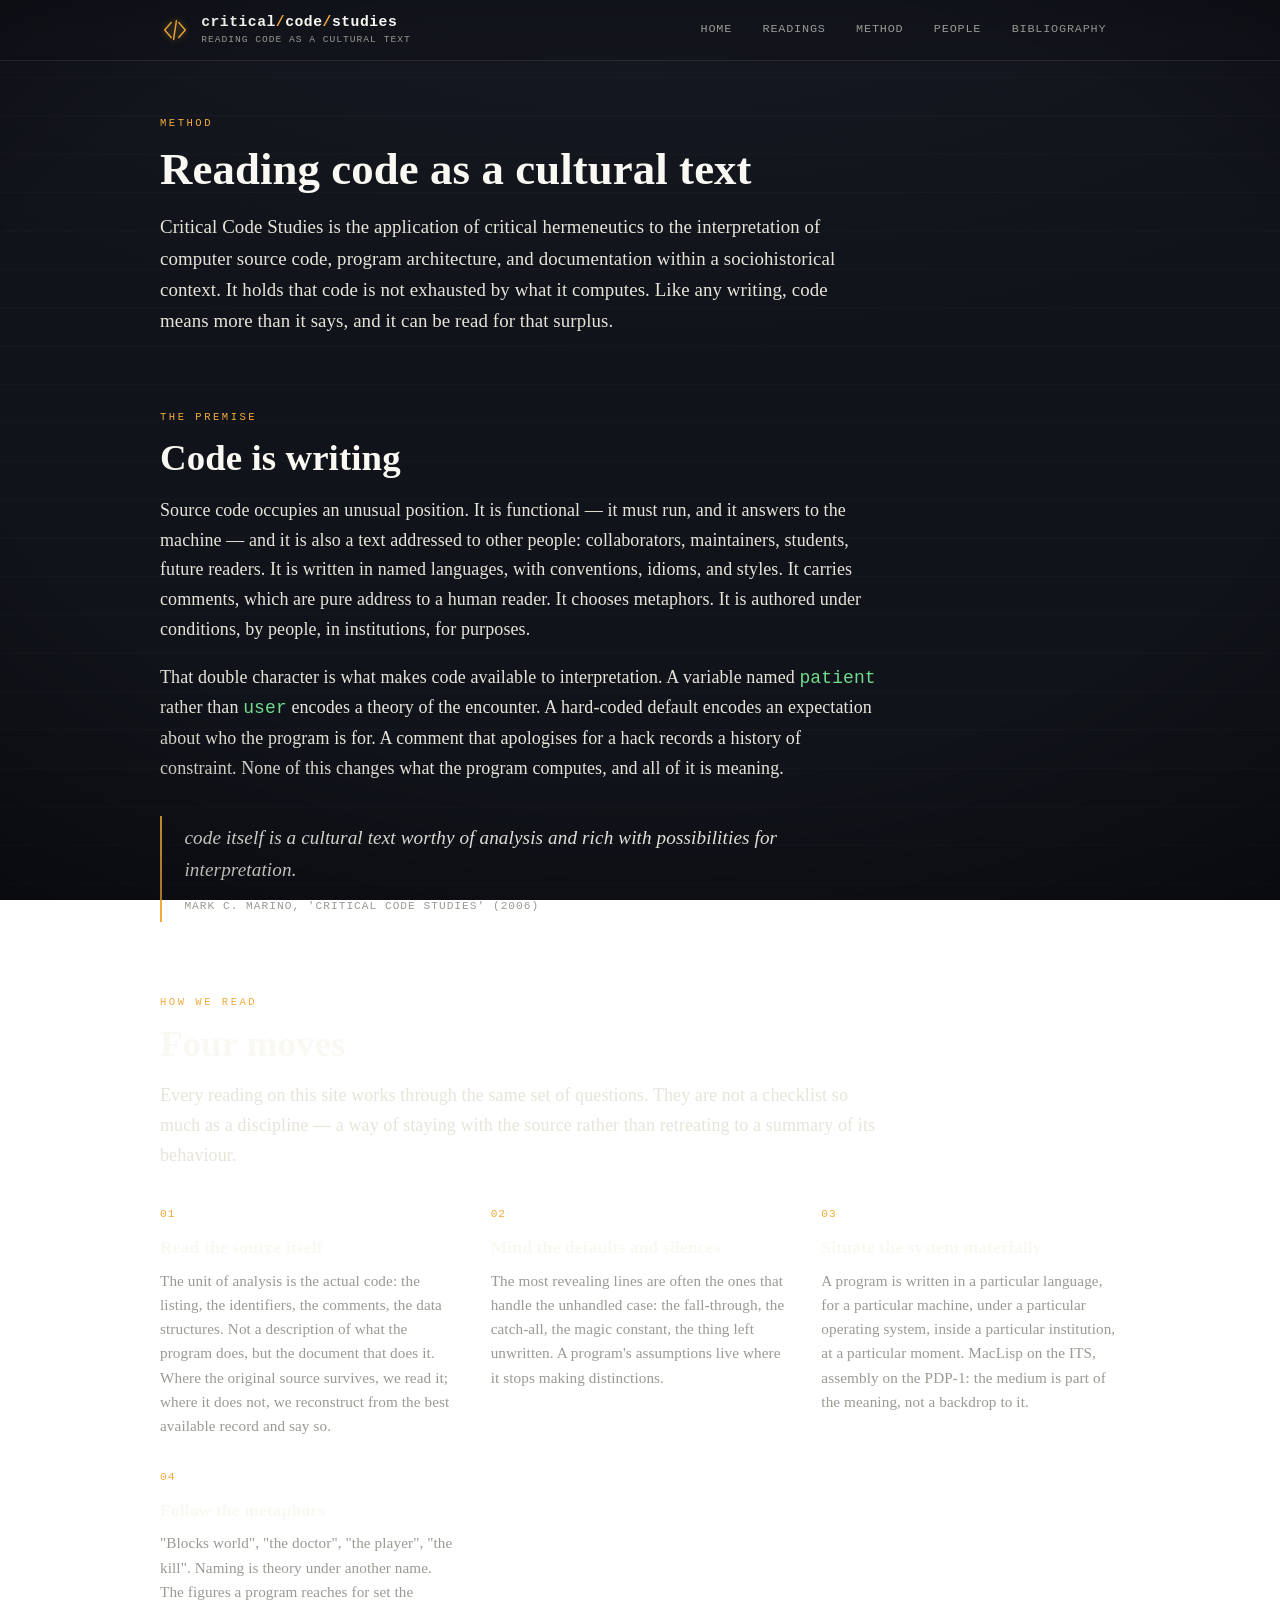
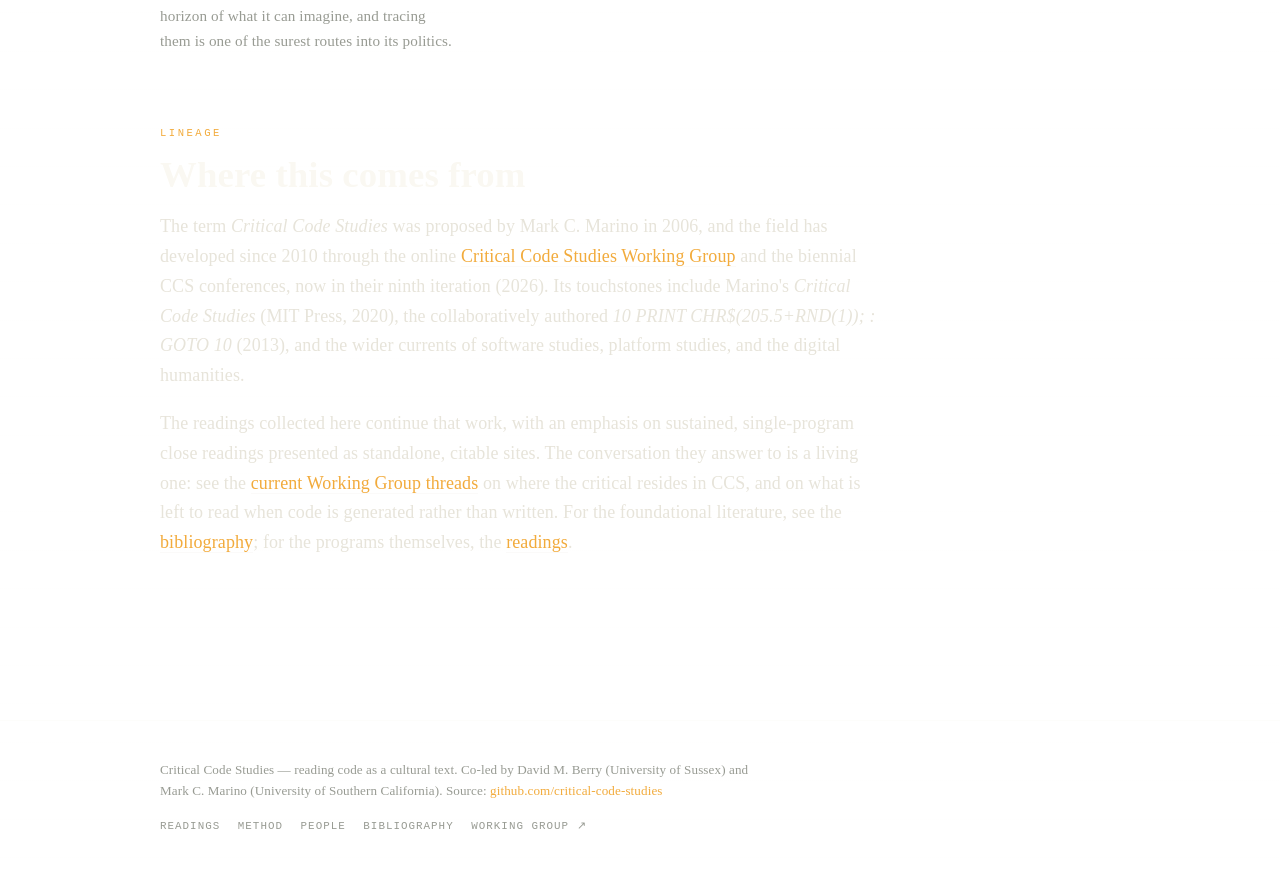
==== about.html @ 5f24001f "Drop SHRDLU bibliography section; use verified Marino 2006 quotes Remove the 'Symbolic AI and the bl" ====
<!DOCTYPE html>
<html lang="en">
<head>
  <meta charset="utf-8">
  <meta name="viewport" content="width=device-width, initial-scale=1">
  <title>Method — Critical Code Studies</title>
  <meta name="description" content="The method behind Critical Code Studies: reading source code as a cultural text, with close attention to language, materiality, defaults, and metaphor.">
  <link rel="icon" type="image/svg+xml" href="assets/favicon.svg">
  <meta name="theme-color" content="#11131a">
  <link rel="stylesheet" href="assets/css/site.css?v=1">
  <script src="assets/nav.js" defer></script>
</head>
<body>

  <header class="site-header">
    <div class="wrap">
      <a class="brand" href="./" aria-label="Critical Code Studies home">
        <svg viewBox="0 0 32 32" aria-hidden="true" class="brand-mark"><g fill="none" stroke="#f2ab3c" stroke-width="1.6" stroke-linejoin="round" stroke-linecap="round"><path d="M12 8 L5 16 L12 24"/><path d="M20 8 L27 16 L20 24"/><path d="M17.5 6 L14.5 26"/></g></svg>
        <span class="brand-block">
          <span class="brand-name">critical<span class="slash">/</span>code<span class="slash">/</span>studies</span>
          <span class="brand-tagline">Reading code as a cultural text</span>
        </span>
      </a>
      <button class="nav-toggle" aria-label="Open menu" aria-expanded="false"><span class="bars" aria-hidden="true">&#9776;</span>&nbsp;Menu</button>
      <nav class="site-nav" id="site-nav">
        <a class="nav-top nav-direct" href="./">Home</a>
        <a class="nav-top nav-direct" href="readings.html">Readings</a>
        <a class="nav-top nav-direct" href="about.html">Method</a>
        <a class="nav-top nav-direct" href="people.html">People</a>
        <a class="nav-top nav-direct" href="bibliography.html">Bibliography</a>
      </nav>
    </div>
  </header>

  <main class="wrap content" style="padding-top: 3.4rem;">

    <section class="section lede">
      <span class="kicker">Method</span>
      <h2 style="font-size: clamp(1.9rem, 5.2vw, 2.8rem);">Reading code as a cultural text</h2>
      <p>Critical Code Studies is the application of critical hermeneutics to the interpretation of computer source code, program architecture, and documentation within a sociohistorical context. It holds that code is not exhausted by what it computes. Like any writing, code means more than it says, and it can be read for that surplus.</p>
    </section>

    <section class="section">
      <span class="kicker">The premise</span>
      <h2>Code is writing</h2>
      <p>Source code occupies an unusual position. It is functional — it must run, and it answers to the machine — and it is also a text addressed to other people: collaborators, maintainers, students, future readers. It is written in named languages, with conventions, idioms, and styles. It carries comments, which are pure address to a human reader. It chooses metaphors. It is authored under conditions, by people, in institutions, for purposes.</p>
      <p>That double character is what makes code available to interpretation. A variable named <code style="font-family:var(--mono);color:var(--green)">patient</code> rather than <code style="font-family:var(--mono);color:var(--green)">user</code> encodes a theory of the encounter. A hard-coded default encodes an expectation about who the program is for. A comment that apologises for a hack records a history of constraint. None of this changes what the program computes, and all of it is meaning.</p>

      <blockquote class="pull">
        code itself is a cultural text worthy of analysis and rich with possibilities for interpretation.
        <cite>Mark C. Marino, 'Critical Code Studies' (2006)</cite>
      </blockquote>
    </section>

    <section class="section">
      <span class="kicker">How we read</span>
      <h2>Four moves</h2>
      <p>Every reading on this site works through the same set of questions. They are not a checklist so much as a discipline — a way of staying with the source rather than retreating to a summary of its behaviour.</p>

      <div class="method">
        <div class="m">
          <span class="n">01</span>
          <h3>Read the source itself</h3>
          <p>The unit of analysis is the actual code: the listing, the identifiers, the comments, the data structures. Not a description of what the program does, but the document that does it. Where the original source survives, we read it; where it does not, we reconstruct from the best available record and say so.</p>
        </div>
        <div class="m">
          <span class="n">02</span>
          <h3>Mind the defaults and silences</h3>
          <p>The most revealing lines are often the ones that handle the unhandled case: the fall-through, the catch-all, the magic constant, the thing left unwritten. A program's assumptions live where it stops making distinctions.</p>
        </div>
        <div class="m">
          <span class="n">03</span>
          <h3>Situate the system materially</h3>
          <p>A program is written in a particular language, for a particular machine, under a particular operating system, inside a particular institution, at a particular moment. MacLisp on the ITS, assembly on the PDP-1: the medium is part of the meaning, not a backdrop to it.</p>
        </div>
        <div class="m">
          <span class="n">04</span>
          <h3>Follow the metaphors</h3>
          <p>"Blocks world", "the doctor", "the player", "the kill". Naming is theory under another name. The figures a program reaches for set the horizon of what it can imagine, and tracing them is one of the surest routes into its politics.</p>
        </div>
      </div>
    </section>

    <section class="section">
      <span class="kicker">Lineage</span>
      <h2>Where this comes from</h2>
      <p>The term <em>Critical Code Studies</em> was proposed by Mark C. Marino in 2006, and the field has developed since 2010 through the online <a href="https://wg.criticalcodestudies.com/" target="_blank" rel="noopener noreferrer">Critical Code Studies Working Group</a> and the biennial CCS conferences, now in their ninth iteration (2026). Its touchstones include Marino's <em>Critical Code Studies</em> (MIT Press, 2020), the collaboratively authored <em>10 PRINT CHR$(205.5+RND(1)); : GOTO 10</em> (2013), and the wider currents of software studies, platform studies, and the digital humanities.</p>
      <p>The readings collected here continue that work, with an emphasis on sustained, single-program close readings presented as standalone, citable sites. The conversation they answer to is a living one: see the <a href="index.html#working-group">current Working Group threads</a> on where the critical resides in CCS, and on what is left to read when code is generated rather than written. For the foundational literature, see the <a href="bibliography.html">bibliography</a>; for the programs themselves, the <a href="readings.html">readings</a>.</p>
    </section>

  </main>

  <footer class="site-footer">
    <div class="wrap">
      <p class="micro">Critical Code Studies — reading code as a cultural text. Co-led by David M. Berry (University of Sussex) and Mark C. Marino (University of Southern California). Source: <a href="https://github.com/critical-code-studies">github.com/critical-code-studies</a></p>
      <nav class="footer-nav">
        <a href="readings.html">Readings</a>
        <a href="about.html">Method</a>
        <a href="people.html">People</a>
        <a href="bibliography.html">Bibliography</a>
        <a href="https://wg.criticalcodestudies.com/" target="_blank" rel="noopener noreferrer">Working Group &#8599;</a>
      </nav>
    </div>
  </footer>

</body>
</html>
---- assets/css/site.css ----
/* ==========================================================================
   Critical Code Studies — umbrella site
   Shares the "workbench charcoal" family language of the reading sites
   (SHRDLU, Spacewar!, ELIZA) but takes amber as its own accent: the colour
   of the critic's pen, the annotation laid over the machine's green voice.
   ========================================================================== */

:root {
  --bg:        #11131a;          /* workbench charcoal */
  --bg-2:      #171a23;
  --panel:     rgba(231, 228, 218, 0.035);
  --panel-2:   rgba(231, 228, 218, 0.055);
  --line:      rgba(231, 228, 218, 0.18);
  --line-soft: rgba(231, 228, 218, 0.10);
  --ink:       #e7e4da;          /* body text, warm white */
  --ink-dim:   #989b93;
  --bright:    #faf8f2;          /* headings */

  /* the readings' machine voices, used as small family signals */
  --green:     #6fdc8c;          /* SHRDLU / symbolic AI */
  --vector:    #5ad1c4;          /* Spacewar! / the vector tube */
  --eliza:     #c79be0;          /* ELIZA / the talking cure */

  /* the umbrella accent: amber, the annotation / marginalia ink */
  --amber:     #f2ab3c;
  --beam:      #f2ab3c;          /* default link / accent */
  --beam-deep: #d98e20;
  --mark:      rgba(242, 171, 60, 0.16);   /* highlight wash */
  --glow:      0 0 6px rgba(242, 171, 60, 0.45), 0 0 14px rgba(242, 171, 60, 0.2);
  --glow-soft: 0 0 5px rgba(250, 248, 242, 0.25);

  --mono: ui-monospace, "SF Mono", "JetBrains Mono", "Cascadia Code", Menlo, Consolas, monospace;
  --serif: "Iowan Old Style", "Palatino Linotype", Palatino, Georgia, serif;
  --wrap: 960px;
}

* { box-sizing: border-box; }
html { scroll-behavior: smooth; }

body {
  margin: 0;
  background:
    linear-gradient(rgba(231,228,218,0.022) 1px, transparent 1px) 0 0 / 100% 2.4rem,
    radial-gradient(ellipse 120% 80% at 50% -10%, var(--bg-2) 0%, var(--bg) 62%) fixed;
  color: var(--ink);
  font-family: var(--serif);
  font-size: 18px;
  line-height: 1.66;
  letter-spacing: 0.1px;
  -webkit-font-smoothing: antialiased;
  text-rendering: optimizeLegibility;
  overflow-x: hidden;
}

body::after {
  content: "";
  position: fixed; inset: 0; pointer-events: none; z-index: 9000;
  background: radial-gradient(ellipse 92% 78% at 50% 42%, transparent 58%, rgba(0,0,0,0.5) 100%);
}

.wrap { width: min(var(--wrap), 92vw); margin: 0 auto; }
section[id], [id]:target { scroll-margin-top: 92px; }

/* ---------- links ---------- */
a { color: var(--beam); text-decoration: none; }
a:hover { color: var(--bright); text-shadow: var(--glow); }
.content a { border-bottom: 1px solid var(--line); }
.content a:hover { border-bottom-color: var(--beam); }

/* ---------- header ---------- */
.site-header {
  position: sticky; top: 0; z-index: 8000;
  backdrop-filter: blur(3px);
  background: linear-gradient(to bottom, rgba(17,19,26,0.94), rgba(17,19,26,0.62));
  border-bottom: 1px solid var(--line-soft);
}
.site-header .wrap {
  display: flex; align-items: center; justify-content: space-between;
  padding: 12px 0; gap: 1rem; position: relative;
}
.brand { display: flex; align-items: center; gap: 0.7rem; border: 0 !important; }
.brand svg { width: 30px; height: 30px; }
.brand .brand-mark { filter: drop-shadow(0 0 3px rgba(242,171,60,0.5)); }
.brand-block { display: flex; flex-direction: column; align-items: flex-start; gap: 0.28rem; line-height: 1.05; }
.brand-name { font-family: var(--mono); font-weight: 700; font-size: 0.92rem; letter-spacing: 0.5px; color: var(--bright); }
.brand-name .slash { color: var(--beam); }
.brand-tagline { font-family: var(--mono); font-size: 0.6rem; letter-spacing: 1px; color: var(--ink-dim); text-transform: uppercase; }

.nav-toggle {
  display: inline-flex; align-items: center; gap: 0.5rem;
  background: none; border: 1px solid var(--line); color: var(--beam);
  font-family: var(--mono); font-size: 0.7rem; letter-spacing: 1.5px; text-transform: uppercase;
  padding: 7px 13px; border-radius: 3px; cursor: pointer;
}
.nav-toggle:hover { border-color: var(--beam); color: var(--bright); text-shadow: var(--glow); }
.nav-toggle .bars { font-size: 0.95rem; line-height: 1; }

/* ---------- nav ---------- */
.site-nav {
  position: absolute; top: calc(100% + 7px); right: 0;
  display: none; flex-direction: column;
  min-width: 240px; max-width: min(320px, 90vw); padding: 0.4rem 0;
  background: rgba(20,23,31,0.985); border: 1px solid var(--line); border-radius: 4px;
  box-shadow: 0 12px 32px rgba(0,0,0,0.6);
  font-family: var(--mono); font-size: 0.74rem; letter-spacing: 0.8px; text-transform: uppercase;
}
.site-nav.open { display: flex; }
.nav-group { position: static; display: flex; flex-direction: column; }
.nav-top {
  background: none; border: 0; cursor: pointer; text-align: left;
  font-family: var(--mono); font-size: 0.74rem; letter-spacing: 0.8px; text-transform: uppercase;
  color: var(--ink-dim); padding: 0.6rem 1.2rem; text-decoration: none;
  display: flex; align-items: center; justify-content: space-between; gap: 0.4rem; width: 100%;
}
.nav-top:hover, .nav-top:focus-visible { color: var(--beam); text-shadow: var(--glow); background: rgba(242,171,60,0.08); outline: none; }
.nav-direct { border-top: 1px solid var(--line-soft); }
.nav-top .caret { font-size: 0.7em; opacity: 0.7; transition: transform 0.15s ease; }
.nav-top[aria-expanded="true"] .caret { transform: rotate(180deg); }
.nav-menu { display: none; flex-direction: column; background: rgba(242,171,60,0.045); }
.nav-menu.open { display: flex; }
.nav-menu a { color: var(--ink-dim); border: 0; padding: 0.5rem 1.2rem 0.5rem 2rem; text-decoration: none; }
.nav-menu a:hover { color: var(--beam); text-shadow: var(--glow); background: rgba(242,171,60,0.08); }

@media (min-width: 880px) {
  .nav-toggle { display: none; }
  .site-nav {
    position: static; display: flex; flex-direction: row; align-items: center;
    min-width: 0; max-width: none; padding: 0; background: none; border: 0; box-shadow: none;
    gap: 0.2rem;
  }
  .nav-group { position: relative; }
  .nav-top { padding: 0.5rem 0.85rem; width: auto; white-space: nowrap; }
  .nav-direct { border-top: 0; }
  .nav-menu {
    position: absolute; top: calc(100% + 6px); right: 0; min-width: 210px;
    background: rgba(20,23,31,0.99); border: 1px solid var(--line); border-radius: 4px;
    box-shadow: 0 12px 30px rgba(0,0,0,0.6); padding: 0.3rem 0;
  }
  .nav-menu a { padding: 0.5rem 1.1rem; }
}

/* ---------- hero ---------- */
.hero { position: relative; background: #0a0c11; overflow: hidden; border-bottom: 1px solid var(--line-soft); }
.hero-code {
  position: absolute; inset: 0; z-index: 0; overflow: hidden; pointer-events: none;
  -webkit-mask-image: linear-gradient(115deg, #000 0, #000 42%, transparent 78%);
          mask-image: linear-gradient(115deg, #000 0, #000 42%, transparent 78%);
}
.hero-code-inner {
  margin: 0; padding: 1.4rem 2rem; font-family: var(--mono);
  font-size: 15px; line-height: 1.7; color: rgba(242,171,60,0.055); white-space: pre;
  animation: code-scroll 900s linear infinite;
}
@keyframes code-scroll { from { transform: translateY(0); } to { transform: translateY(-50%); } }
@media (prefers-reduced-motion: reduce) { .hero-code-inner { animation: none; } }

.hero-inner { position: relative; z-index: 2; padding: clamp(3.5rem, 11vh, 7rem) 0 clamp(3rem, 9vh, 6rem); }
.hero .kicker {
  display: inline-block; font-family: var(--mono); font-size: 0.66rem; letter-spacing: 3px;
  text-transform: uppercase; color: var(--beam); margin-bottom: 1.1rem;
}
.hero h1 {
  margin: 0; font-family: var(--mono); font-weight: 700;
  font-size: clamp(2.1rem, 6.2vw, 4rem); line-height: 1.04; letter-spacing: -0.5px; color: var(--bright);
}
.hero h1 .slash { color: var(--beam); text-shadow: var(--glow); }
.hero .tagline {
  margin: 1.3rem 0 0; max-width: 30em; font-size: clamp(1.05rem, 2.4vw, 1.3rem);
  color: var(--ink); line-height: 1.55;
}
.hero .tagline em { color: var(--bright); font-style: italic; }
.hero-actions { display: flex; flex-wrap: wrap; gap: 0.8rem; margin-top: 2rem; }

.btn {
  display: inline-flex; align-items: center; gap: 0.5rem;
  font-family: var(--mono); font-size: 0.74rem; letter-spacing: 1.5px; text-transform: uppercase;
  padding: 0.8rem 1.3rem; border-radius: 4px; border: 1px solid var(--line);
  color: var(--ink); background: var(--panel); cursor: pointer; transition: all 0.18s ease;
}
.btn:hover { border-color: var(--beam); color: var(--bright); text-shadow: var(--glow); background: rgba(242,171,60,0.07); }
.btn-primary { border-color: var(--beam); color: var(--bright); }
.btn-primary:hover { background: rgba(242,171,60,0.13); box-shadow: var(--glow); }

/* ---------- annotated-code motif ---------- */
.codecard {
  position: relative; margin-top: 2.6rem; max-width: 640px;
  font-family: var(--mono); font-size: 0.82rem; line-height: 1.9;
  background: rgba(5,6,10,0.7); border: 1px solid var(--line);
  border-radius: 6px; padding: 1.1rem 1.3rem;
  box-shadow: inset 0 0 30px rgba(0,0,0,0.55), 0 8px 26px rgba(0,0,0,0.4);
}
.codecard .cc-bar { display: flex; gap: 0.4rem; margin-bottom: 0.9rem; }
.codecard .cc-bar i { width: 9px; height: 9px; border-radius: 50%; background: var(--line); display: inline-block; }
.codecard pre { margin: 0; white-space: pre-wrap; color: var(--ink-dim); }
.codecard .mark { background: var(--mark); color: var(--bright); border-bottom: 1px solid var(--beam); padding: 0 2px; }
.codecard .note {
  display: block; margin: 0.15rem 0 0.6rem 0; padding-left: 1.3rem;
  font-family: var(--serif); font-style: italic; font-size: 0.92rem; line-height: 1.5;
  color: var(--amber); position: relative;
}
.codecard .note::before { content: "→"; position: absolute; left: 0; color: var(--beam); font-style: normal; }

/* ---------- sections ---------- */
main { padding: clamp(3rem, 8vh, 5rem) 0; }
.section { margin-bottom: clamp(3rem, 8vh, 5rem); }
.section:last-child { margin-bottom: 0; }
.kicker { display: block; font-family: var(--mono); font-size: 0.66rem; letter-spacing: 2.5px; text-transform: uppercase; color: var(--beam); margin-bottom: 0.7rem; }
h2 { font-family: var(--serif); font-weight: 600; font-size: clamp(1.6rem, 4vw, 2.3rem); line-height: 1.15; color: var(--bright); margin: 0 0 1rem; }
h3 { font-family: var(--serif); font-size: 1.25rem; color: var(--bright); margin: 0 0 0.5rem; }
.content p { margin: 0 0 1.1rem; max-width: 40em; }
.lede p { font-size: 1.18rem; color: var(--ink); max-width: 38em; }
.muted { color: var(--ink-dim); }
.divider { border: 0; border-top: 1px solid var(--line-soft); margin: clamp(2.5rem,6vh,4rem) 0; }

/* ---------- readings grid ---------- */
.readings { display: grid; grid-template-columns: repeat(auto-fit, minmax(260px, 1fr)); gap: 1.2rem; margin-top: 1.8rem; }
.reading {
  position: relative; display: flex; flex-direction: column; gap: 0.7rem;
  padding: 1.5rem 1.4rem 1.4rem; border: 1px solid var(--line); border-radius: 8px;
  background: var(--panel); text-decoration: none; color: var(--ink);
  transition: border-color 0.2s ease, transform 0.2s ease, background 0.2s ease; overflow: hidden;
}
.reading::before {
  content: ""; position: absolute; left: 0; top: 0; bottom: 0; width: 3px; background: var(--accent, var(--beam));
  opacity: 0.85;
}
.reading:hover { border-color: var(--accent, var(--beam)); transform: translateY(-3px); background: var(--panel-2); }
.reading .r-year { font-family: var(--mono); font-size: 0.62rem; letter-spacing: 2px; color: var(--ink-dim); text-transform: uppercase; }
.reading .r-title { font-family: var(--mono); font-weight: 700; font-size: 1.3rem; letter-spacing: 0.5px; color: var(--accent, var(--bright)); }
.reading .r-desc { font-size: 0.95rem; color: var(--ink-dim); line-height: 1.55; margin: 0; flex: 1; }
.reading .r-status {
  font-family: var(--mono); font-size: 0.6rem; letter-spacing: 1.5px; text-transform: uppercase;
  color: var(--ink-dim); display: inline-flex; align-items: center; gap: 0.45rem;
}
.reading .r-status .dot { width: 7px; height: 7px; border-radius: 50%; background: var(--ink-dim); }
.reading.live .r-status { color: var(--accent); }
.reading.live .r-status .dot { background: var(--accent); box-shadow: 0 0 7px var(--accent); }

.reading[aria-disabled="true"] { cursor: default; }
.reading[aria-disabled="true"]:hover { transform: none; }

/* ---------- method list ---------- */
.method { display: grid; grid-template-columns: repeat(auto-fit, minmax(220px, 1fr)); gap: 1.3rem 2rem; margin-top: 1.6rem; }
.method .m { margin: 0; }
.method .m .n { font-family: var(--mono); font-size: 0.7rem; letter-spacing: 1px; color: var(--beam); }
.method .m h3 { font-size: 1.1rem; margin: 0.4rem 0 0.4rem; }
.method .m p { font-size: 0.95rem; color: var(--ink-dim); margin: 0; line-height: 1.6; }

/* ---------- pull quote ---------- */
.pull {
  border-left: 2px solid var(--beam); padding: 0.4rem 0 0.4rem 1.4rem; margin: 2rem 0;
  font-family: var(--serif); font-style: italic; font-size: 1.2rem; color: var(--bright); max-width: 34em;
}
.pull cite { display: block; margin-top: 0.7rem; font-style: normal; font-family: var(--mono); font-size: 0.7rem; letter-spacing: 1px; color: var(--ink-dim); text-transform: uppercase; }

/* ---------- team ---------- */
.team { display: flex; flex-direction: column; gap: 1.5rem; margin-top: 1.8rem; }
.member { display: flex; align-items: center; gap: 1.3rem; margin: 0; }
.member .portrait {
  position: relative; width: 84px; height: 84px; flex: 0 0 auto; margin: 0;
  border-radius: 50%; overflow: hidden; border: 1px solid var(--line);
  background: var(--panel); box-shadow: inset 0 0 18px rgba(0,0,0,0.45);
  transition: border-color .2s ease, box-shadow .2s ease;
}
.member:hover .portrait { border-color: var(--beam); box-shadow: var(--glow); }
.member .portrait img { position: absolute; inset: 0; width: 100%; height: 100%; object-fit: cover; filter: grayscale(0.3) contrast(1.03); }
.member .portrait .initials { position: absolute; inset: 0; display: flex; align-items: center; justify-content: center; font-family: var(--mono); font-size: 1.3rem; letter-spacing: 1px; color: var(--ink-dim); }
.member .body { min-width: 0; }
.member h3 { margin: 0 0 0.35rem; font-size: 1.1rem; }
.member .meta { font-size: 0.86rem; color: var(--ink-dim); margin: 0; line-height: 1.6; }
.member .meta .role { font-family: var(--mono); font-size: 0.6rem; letter-spacing: 1.5px; text-transform: uppercase; color: var(--beam); }
.member .meta .sep { color: var(--line); margin: 0 0.55rem; }

/* ---------- working-group threads ---------- */
.wg { margin-top: 1.6rem; padding: 1.6rem 1.6rem 1.4rem; border: 1px solid var(--line); border-radius: 10px; background: var(--panel); }
.wg-head { display: flex; align-items: baseline; gap: 0.7rem 1rem; flex-wrap: wrap; margin-bottom: 0.3rem; }
.wg-head .live-tag { font-family: var(--mono); font-size: 0.58rem; letter-spacing: 1.5px; text-transform: uppercase; color: var(--beam); border: 1px solid var(--beam); border-radius: 3px; padding: 0.15rem 0.45rem; display: inline-flex; align-items: center; gap: 0.4rem; }
.wg-head .live-tag .dot { width: 6px; height: 6px; border-radius: 50%; background: var(--beam); box-shadow: 0 0 7px var(--beam); animation: wg-pulse 2.2s ease-in-out infinite; }
@keyframes wg-pulse { 0%,100% { opacity: 1; } 50% { opacity: 0.35; } }
@media (prefers-reduced-motion: reduce) { .wg-head .live-tag .dot { animation: none; } }
.threads { list-style: none; padding: 0; margin: 1.2rem 0 0; }
.threads li { border-top: 1px solid var(--line-soft); }
.threads li:first-child { border-top: 0; }
.threads a { display: block; padding: 0.85rem 0; border: 0; }
.threads a:hover { text-shadow: none; }
.threads a:hover .t-title { color: var(--bright); text-shadow: var(--glow); }
.threads .t-title { display: block; font-family: var(--serif); font-size: 1.06rem; color: var(--ink); line-height: 1.4; }
.threads .t-meta { display: block; margin-top: 0.2rem; font-family: var(--mono); font-size: 0.64rem; letter-spacing: 1px; text-transform: uppercase; color: var(--ink-dim); }
.threads .t-meta .who { color: var(--beam); }

/* ---------- bibliography ---------- */
.bib { list-style: none; padding: 0; margin: 1.6rem 0 0; }
.bib li { padding: 0.85rem 0; border-top: 1px solid var(--line-soft); font-size: 0.98rem; line-height: 1.55; }
.bib li:first-child { border-top: 0; }
.bib .b-meta { font-family: var(--mono); font-size: 0.65rem; letter-spacing: 1px; text-transform: uppercase; color: var(--ink-dim); display: block; margin-top: 0.25rem; }

/* ---------- footer ---------- */
.site-footer { border-top: 1px solid var(--line-soft); margin-top: clamp(3rem,8vh,5rem); padding: 2.4rem 0; }
.site-footer .wrap { display: flex; flex-wrap: wrap; gap: 1rem 2rem; align-items: baseline; justify-content: space-between; }
.site-footer .micro { font-size: 0.82rem; color: var(--ink-dim); margin: 0; max-width: 46em; line-height: 1.6; }
.site-footer a { color: var(--beam); }
.footer-nav { font-family: var(--mono); font-size: 0.68rem; letter-spacing: 1px; text-transform: uppercase; display: flex; gap: 1.1rem; flex-wrap: wrap; }
.footer-nav a { color: var(--ink-dim); }
.footer-nav a:hover { color: var(--beam); }

/* ---------- misc ---------- */
.kicker-tag { font-family: var(--mono); font-size: 0.6rem; letter-spacing: 1.5px; text-transform: uppercase; color: var(--ink-dim); border: 1px solid var(--line); border-radius: 3px; padding: 0.2rem 0.5rem; }
.lede .kicker { color: var(--beam); }
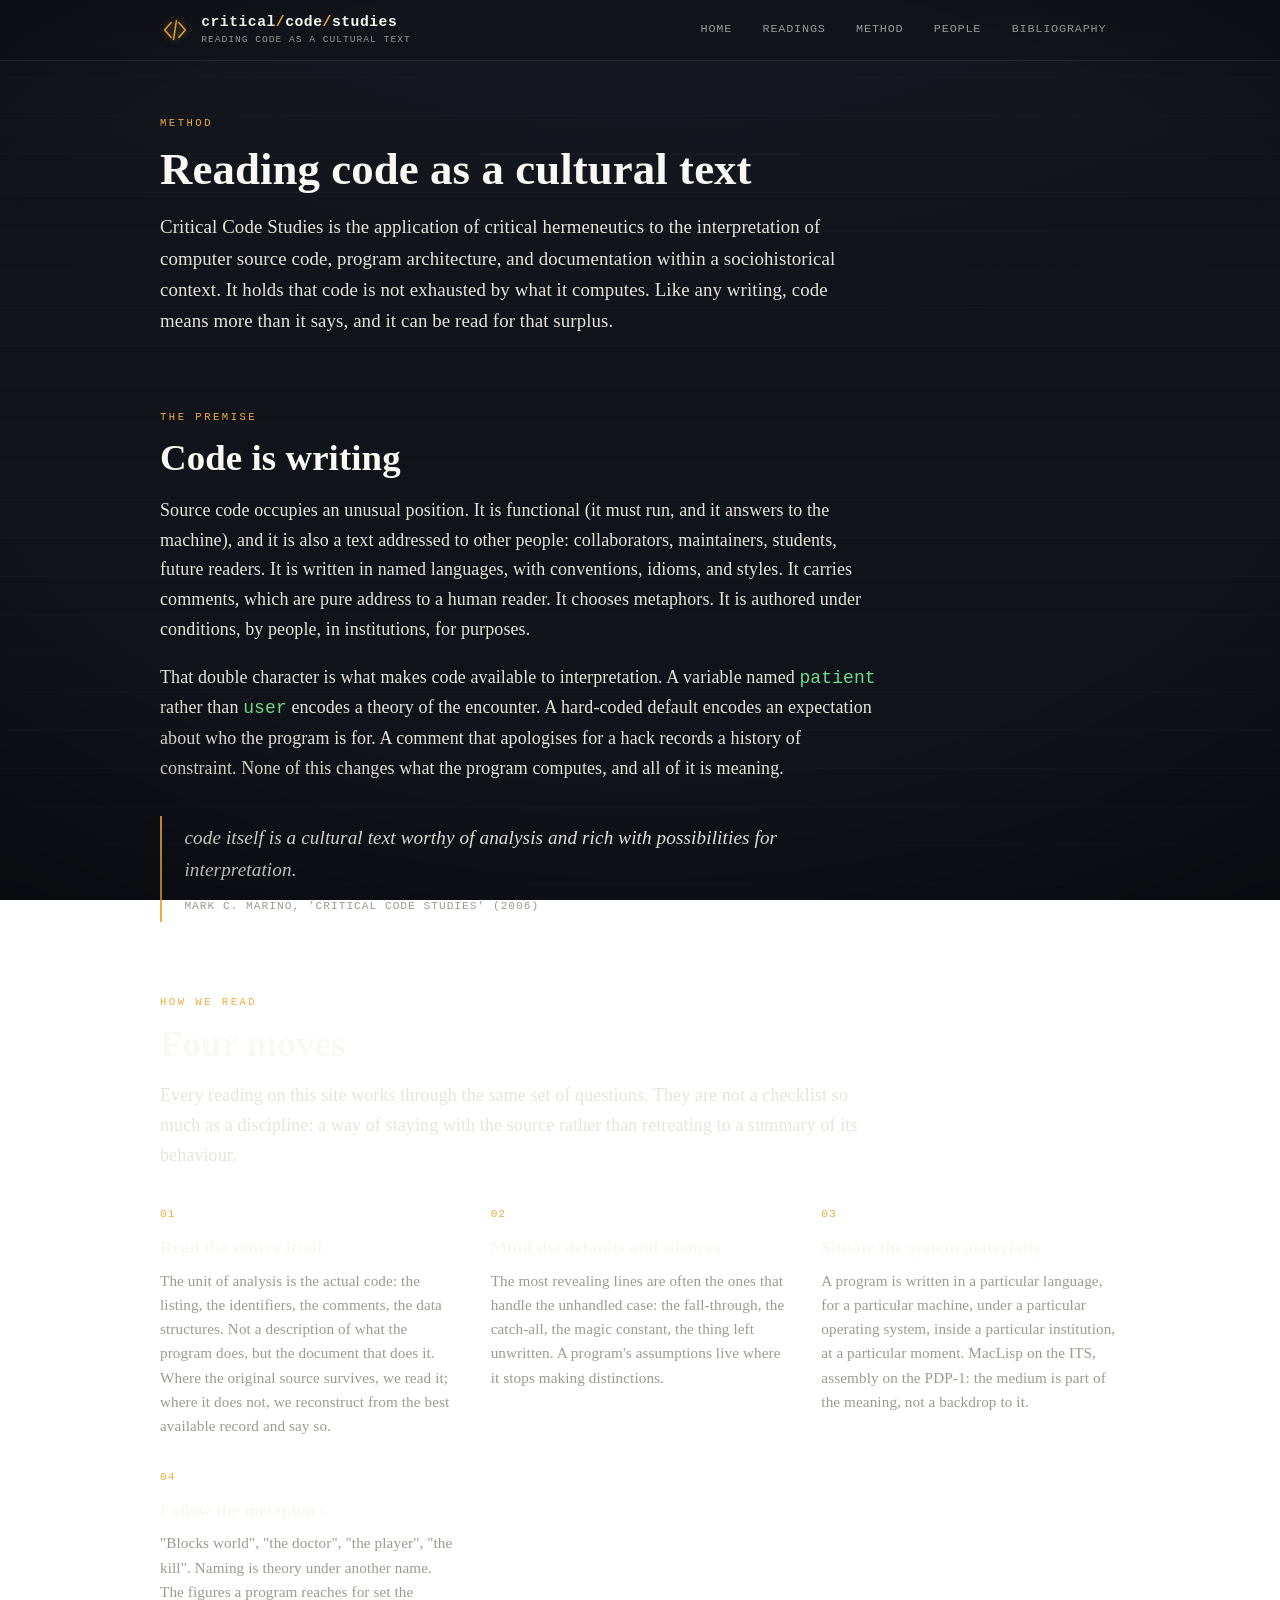
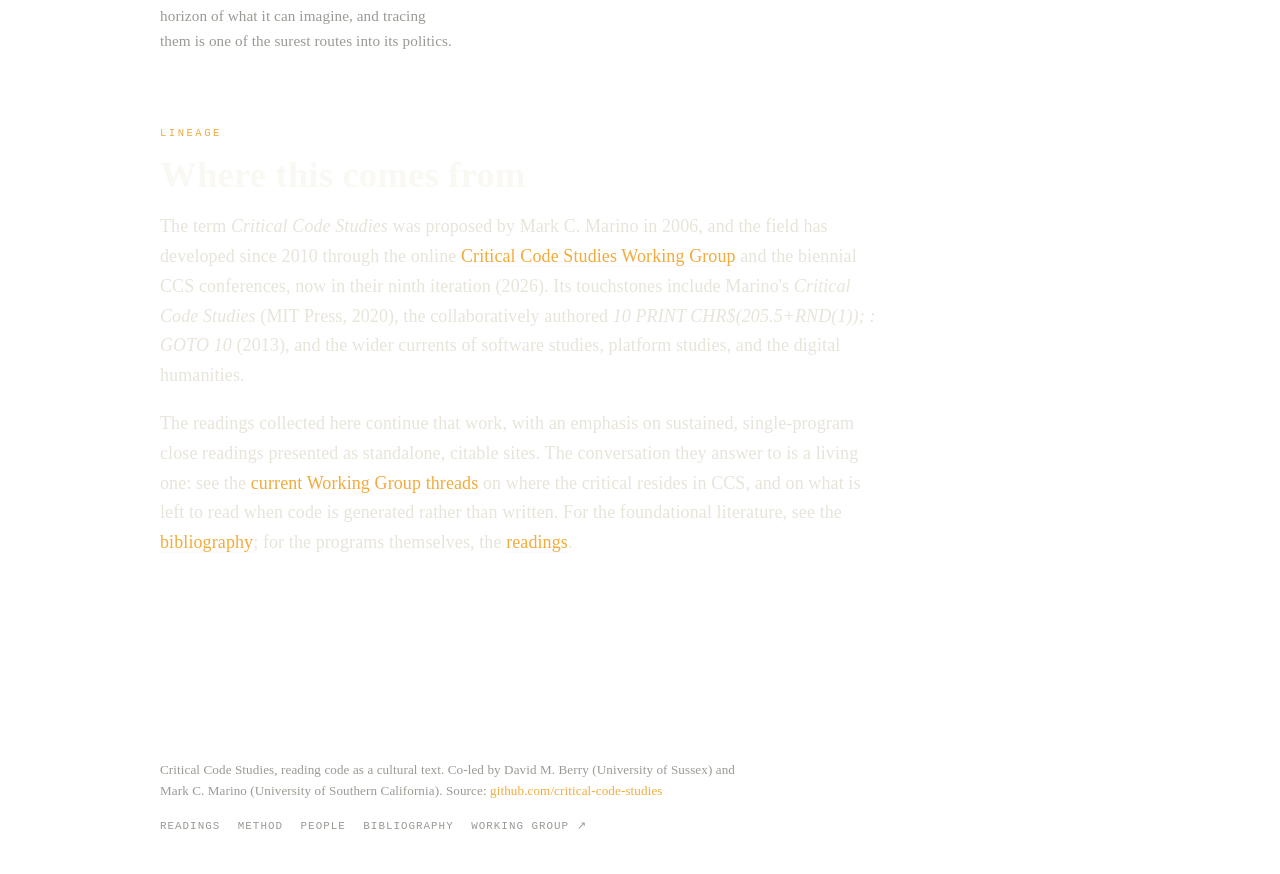
==== commit 2966cb2e: "Writing check: remove em dashes (house rule 1) Replace all em dashes in site copy with commas, colon" ====
--- a/about.html
+++ b/about.html
@@ -3,7 +3,7 @@
 <head>
   <meta charset="utf-8">
   <meta name="viewport" content="width=device-width, initial-scale=1">
-  <title>Method — Critical Code Studies</title>
+  <title>Method · Critical Code Studies</title>
   <meta name="description" content="The method behind Critical Code Studies: reading source code as a cultural text, with close attention to language, materiality, defaults, and metaphor.">
   <link rel="icon" type="image/svg+xml" href="assets/favicon.svg">
   <meta name="theme-color" content="#11131a">
@@ -43,7 +43,7 @@
     <section class="section">
       <span class="kicker">The premise</span>
       <h2>Code is writing</h2>
-      <p>Source code occupies an unusual position. It is functional — it must run, and it answers to the machine — and it is also a text addressed to other people: collaborators, maintainers, students, future readers. It is written in named languages, with conventions, idioms, and styles. It carries comments, which are pure address to a human reader. It chooses metaphors. It is authored under conditions, by people, in institutions, for purposes.</p>
+      <p>Source code occupies an unusual position. It is functional (it must run, and it answers to the machine), and it is also a text addressed to other people: collaborators, maintainers, students, future readers. It is written in named languages, with conventions, idioms, and styles. It carries comments, which are pure address to a human reader. It chooses metaphors. It is authored under conditions, by people, in institutions, for purposes.</p>
       <p>That double character is what makes code available to interpretation. A variable named <code style="font-family:var(--mono);color:var(--green)">patient</code> rather than <code style="font-family:var(--mono);color:var(--green)">user</code> encodes a theory of the encounter. A hard-coded default encodes an expectation about who the program is for. A comment that apologises for a hack records a history of constraint. None of this changes what the program computes, and all of it is meaning.</p>
 
       <blockquote class="pull">
@@ -55,7 +55,7 @@
     <section class="section">
       <span class="kicker">How we read</span>
       <h2>Four moves</h2>
-      <p>Every reading on this site works through the same set of questions. They are not a checklist so much as a discipline — a way of staying with the source rather than retreating to a summary of its behaviour.</p>
+      <p>Every reading on this site works through the same set of questions. They are not a checklist so much as a discipline: a way of staying with the source rather than retreating to a summary of its behaviour.</p>
 
       <div class="method">
         <div class="m">
@@ -92,7 +92,7 @@
 
   <footer class="site-footer">
     <div class="wrap">
-      <p class="micro">Critical Code Studies — reading code as a cultural text. Co-led by David M. Berry (University of Sussex) and Mark C. Marino (University of Southern California). Source: <a href="https://github.com/critical-code-studies">github.com/critical-code-studies</a></p>
+      <p class="micro">Critical Code Studies, reading code as a cultural text. Co-led by David M. Berry (University of Sussex) and Mark C. Marino (University of Southern California). Source: <a href="https://github.com/critical-code-studies">github.com/critical-code-studies</a></p>
       <nav class="footer-nav">
         <a href="readings.html">Readings</a>
         <a href="about.html">Method</a>
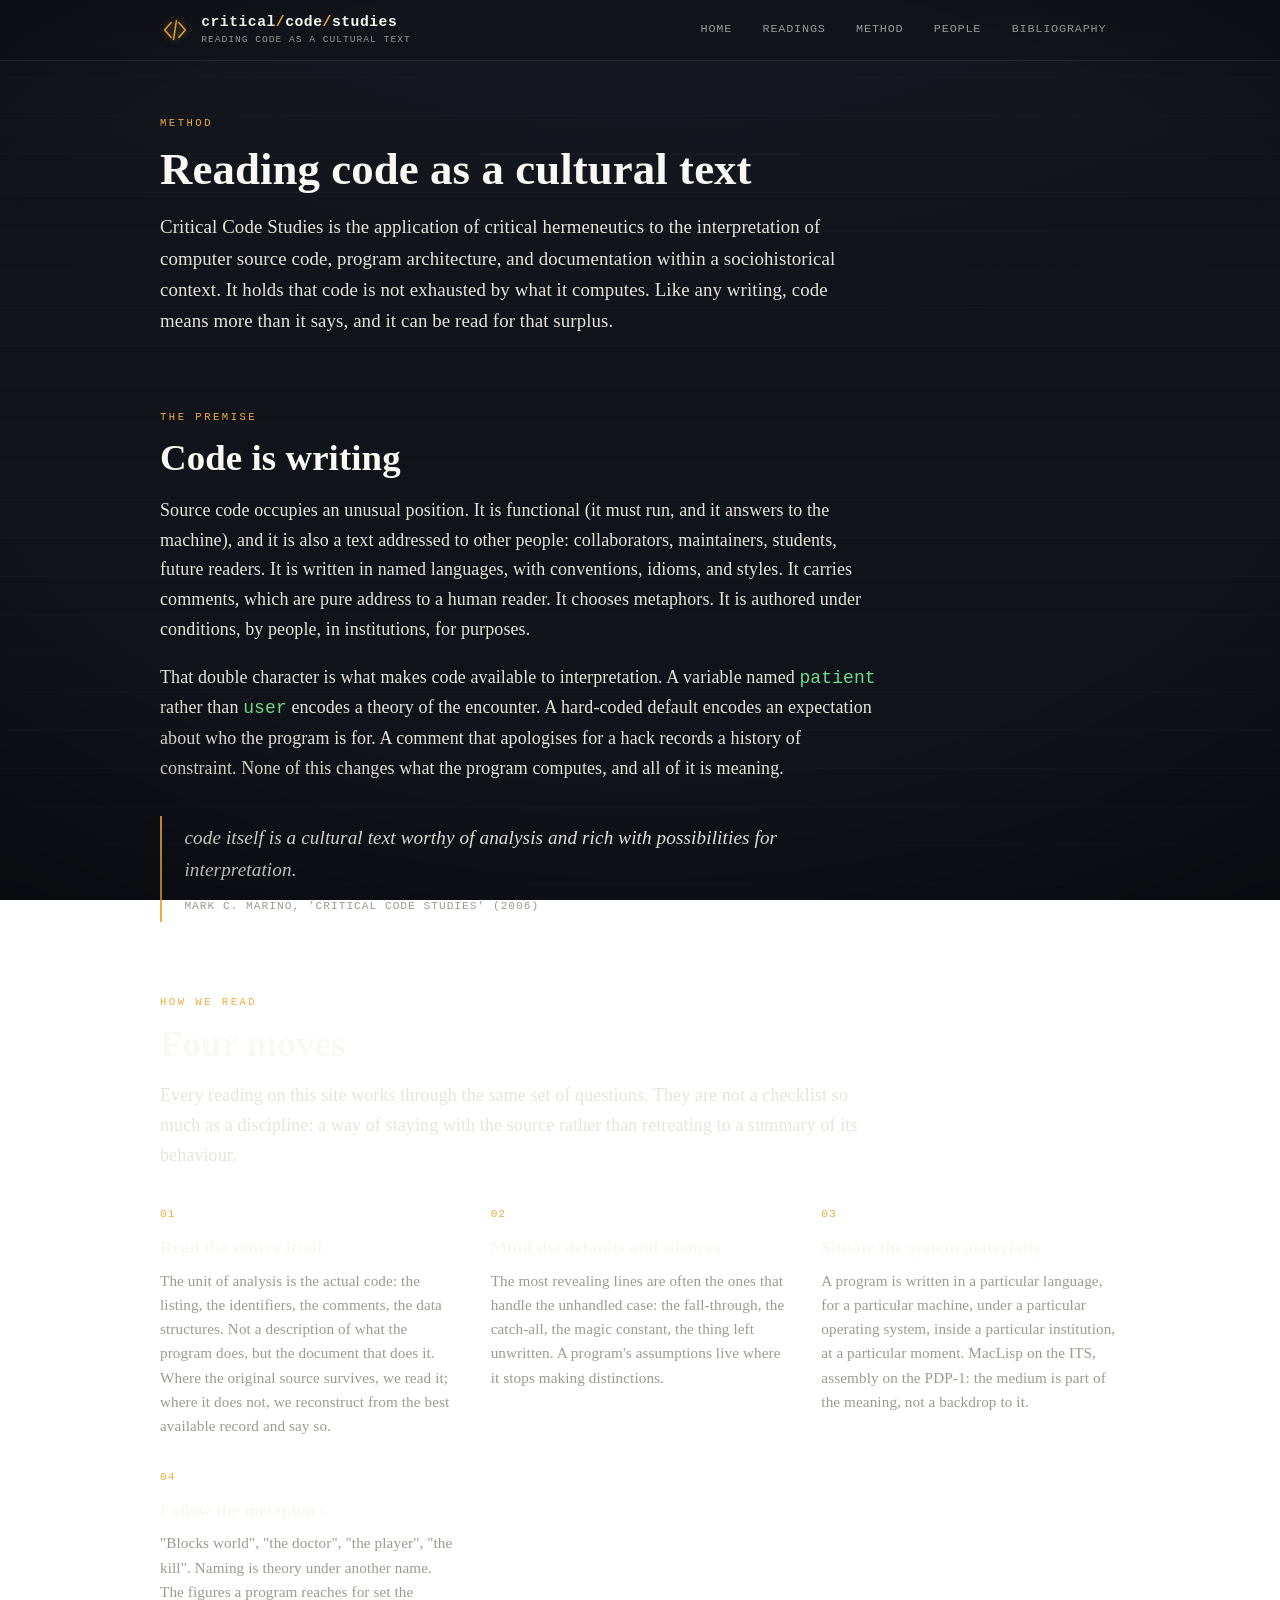
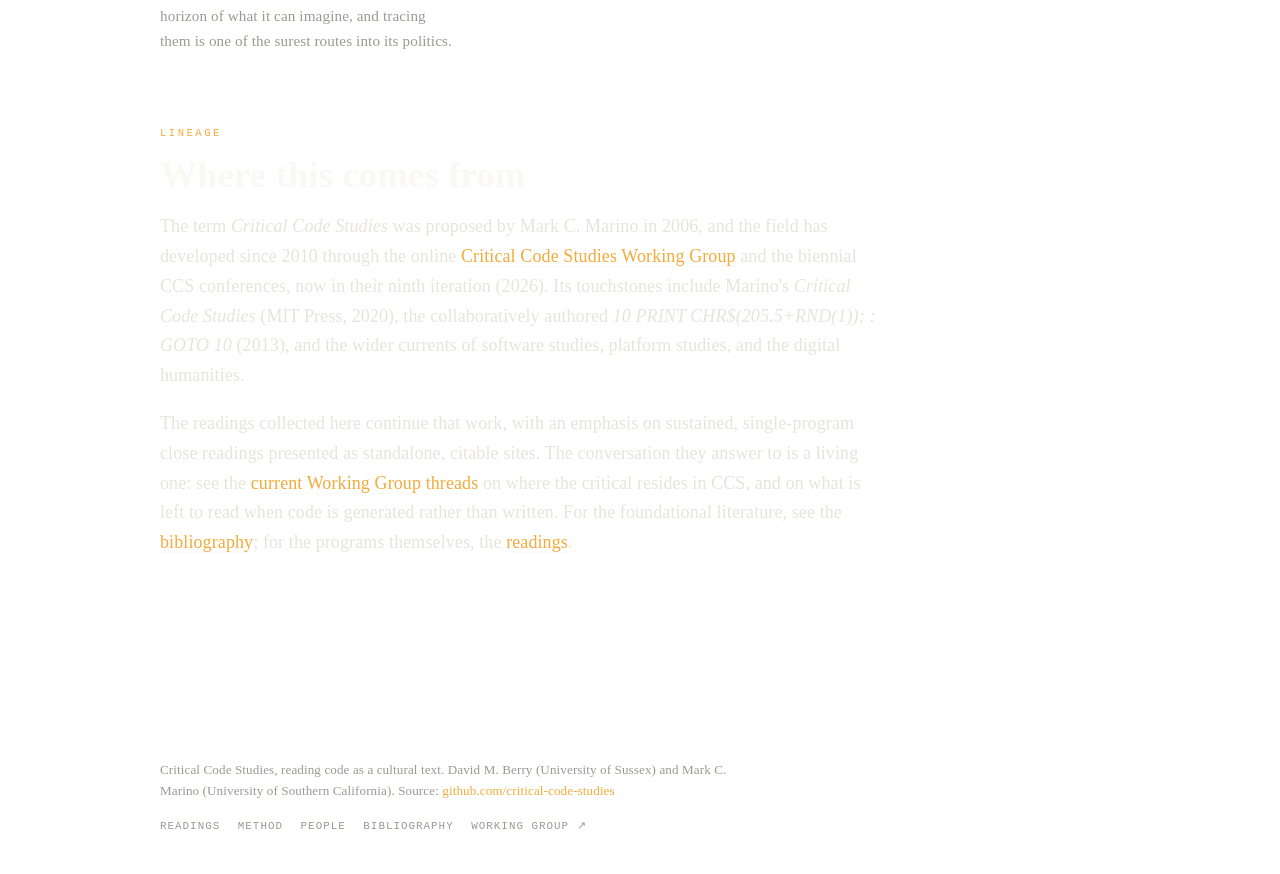
==== commit 443340e3: "Home: delete 'The premise:', drop co-led wording, slide source across codebases - Home h2 'The premi" ====
--- a/about.html
+++ b/about.html
@@ -7,8 +7,8 @@
   <meta name="description" content="The method behind Critical Code Studies: reading source code as a cultural text, with close attention to language, materiality, defaults, and metaphor.">
   <link rel="icon" type="image/svg+xml" href="assets/favicon.svg">
   <meta name="theme-color" content="#11131a">
-  <link rel="stylesheet" href="assets/css/site.css?v=1">
-  <script src="assets/nav.js" defer></script>
+  <link rel="stylesheet" href="assets/css/site.css?v=2">
+  <script src="assets/nav.js?v=2" defer></script>
 </head>
 <body>
 
@@ -92,7 +92,7 @@
 
   <footer class="site-footer">
     <div class="wrap">
-      <p class="micro">Critical Code Studies, reading code as a cultural text. Co-led by David M. Berry (University of Sussex) and Mark C. Marino (University of Southern California). Source: <a href="https://github.com/critical-code-studies">github.com/critical-code-studies</a></p>
+      <p class="micro">Critical Code Studies, reading code as a cultural text. David M. Berry (University of Sussex) and Mark C. Marino (University of Southern California). Source: <a href="https://github.com/critical-code-studies">github.com/critical-code-studies</a></p>
       <nav class="footer-nav">
         <a href="readings.html">Readings</a>
         <a href="about.html">Method</a>
--- a/assets/css/site.css
+++ b/assets/css/site.css
@@ -200,6 +200,50 @@
 }
 .codecard .note::before { content: "→"; position: absolute; left: 0; color: var(--beam); font-style: normal; }
 
+/* syntax tokens for the real source snippet */
+.codecard .src { font-size: 1.02rem; line-height: 1.7; letter-spacing: 0.3px; color: var(--ink); }
+.tok-ln  { color: var(--ink-dim); }                    /* line number */
+.tok-kw  { color: var(--green); font-weight: 700; }    /* BASIC keyword */
+.tok-fn  { color: var(--vector); }                     /* built-in function */
+.tok-num { color: var(--amber); }                      /* numeric literal */
+.tok-op  { color: var(--ink-dim); }                    /* operators, punctuation */
+.tok-com { color: var(--ink-dim); font-style: italic; }/* comment */
+.codecard figcaption {
+  margin: 0.9rem 0 0; font-family: var(--serif); font-size: 0.9rem; line-height: 1.5;
+  color: var(--ink-dim); border-top: 1px solid var(--line-soft); padding-top: 0.7rem;
+}
+.codecard figcaption strong { color: var(--ink); font-weight: 600; }
+.tok-str { color: var(--eliza); }                      /* string literal ($...$) */
+.tok-lbl { color: var(--green); }                      /* assembly label */
+
+/* ---------- code deck: slide across the readings' source ---------- */
+.codedeck {
+  position: relative; margin-top: 2.6rem; max-width: 640px;
+  background: rgba(5,6,10,0.7); border: 1px solid var(--line);
+  border-radius: 6px; padding: 0.95rem 0 0;
+  box-shadow: inset 0 0 30px rgba(0,0,0,0.55), 0 8px 26px rgba(0,0,0,0.4);
+}
+.codedeck .cc-bar { display: flex; align-items: center; gap: 0.7rem; margin: 0 1.3rem 0.9rem; }
+.cd-tabs { display: flex; gap: 0.35rem; margin-left: auto; flex-wrap: wrap; }
+.cd-tab {
+  font-family: var(--mono); font-size: 0.58rem; letter-spacing: 1px; text-transform: uppercase;
+  color: var(--ink-dim); background: transparent; border: 1px solid var(--line-soft);
+  border-radius: 3px; padding: 0.28rem 0.55rem; cursor: pointer; transition: all 0.18s ease;
+}
+.cd-tab:hover { color: var(--ink); border-color: var(--line); }
+.cd-tab.is-on { color: var(--beam); border-color: var(--beam); }
+.codedeck-view { overflow: hidden; }
+.codedeck-track { display: flex; transition: transform 0.5s cubic-bezier(0.5, 0, 0.2, 1); }
+@media (prefers-reduced-motion: reduce) { .codedeck-track { transition: none; } }
+.codeslide { flex: 0 0 100%; min-width: 0; padding: 0 1.3rem 1.2rem; }
+.codeslide pre.src { margin: 0; white-space: pre; overflow-x: auto; font-size: 0.92rem; line-height: 1.7; color: var(--ink); }
+.codeslide figcaption {
+  margin: 0.85rem 0 0; font-family: var(--serif); font-size: 0.88rem; line-height: 1.5;
+  color: var(--ink-dim); border-top: 1px solid var(--line-soft); padding-top: 0.7rem;
+}
+.codeslide figcaption strong { color: var(--ink); font-weight: 600; }
+.codeslide figcaption .prov { display: block; margin-top: 0.3rem; font-family: var(--mono); font-size: 0.6rem; letter-spacing: 0.5px; text-transform: uppercase; color: var(--ink-dim); }
+
 /* ---------- sections ---------- */
 main { padding: clamp(3rem, 8vh, 5rem) 0; }
 .section { margin-bottom: clamp(3rem, 8vh, 5rem); }
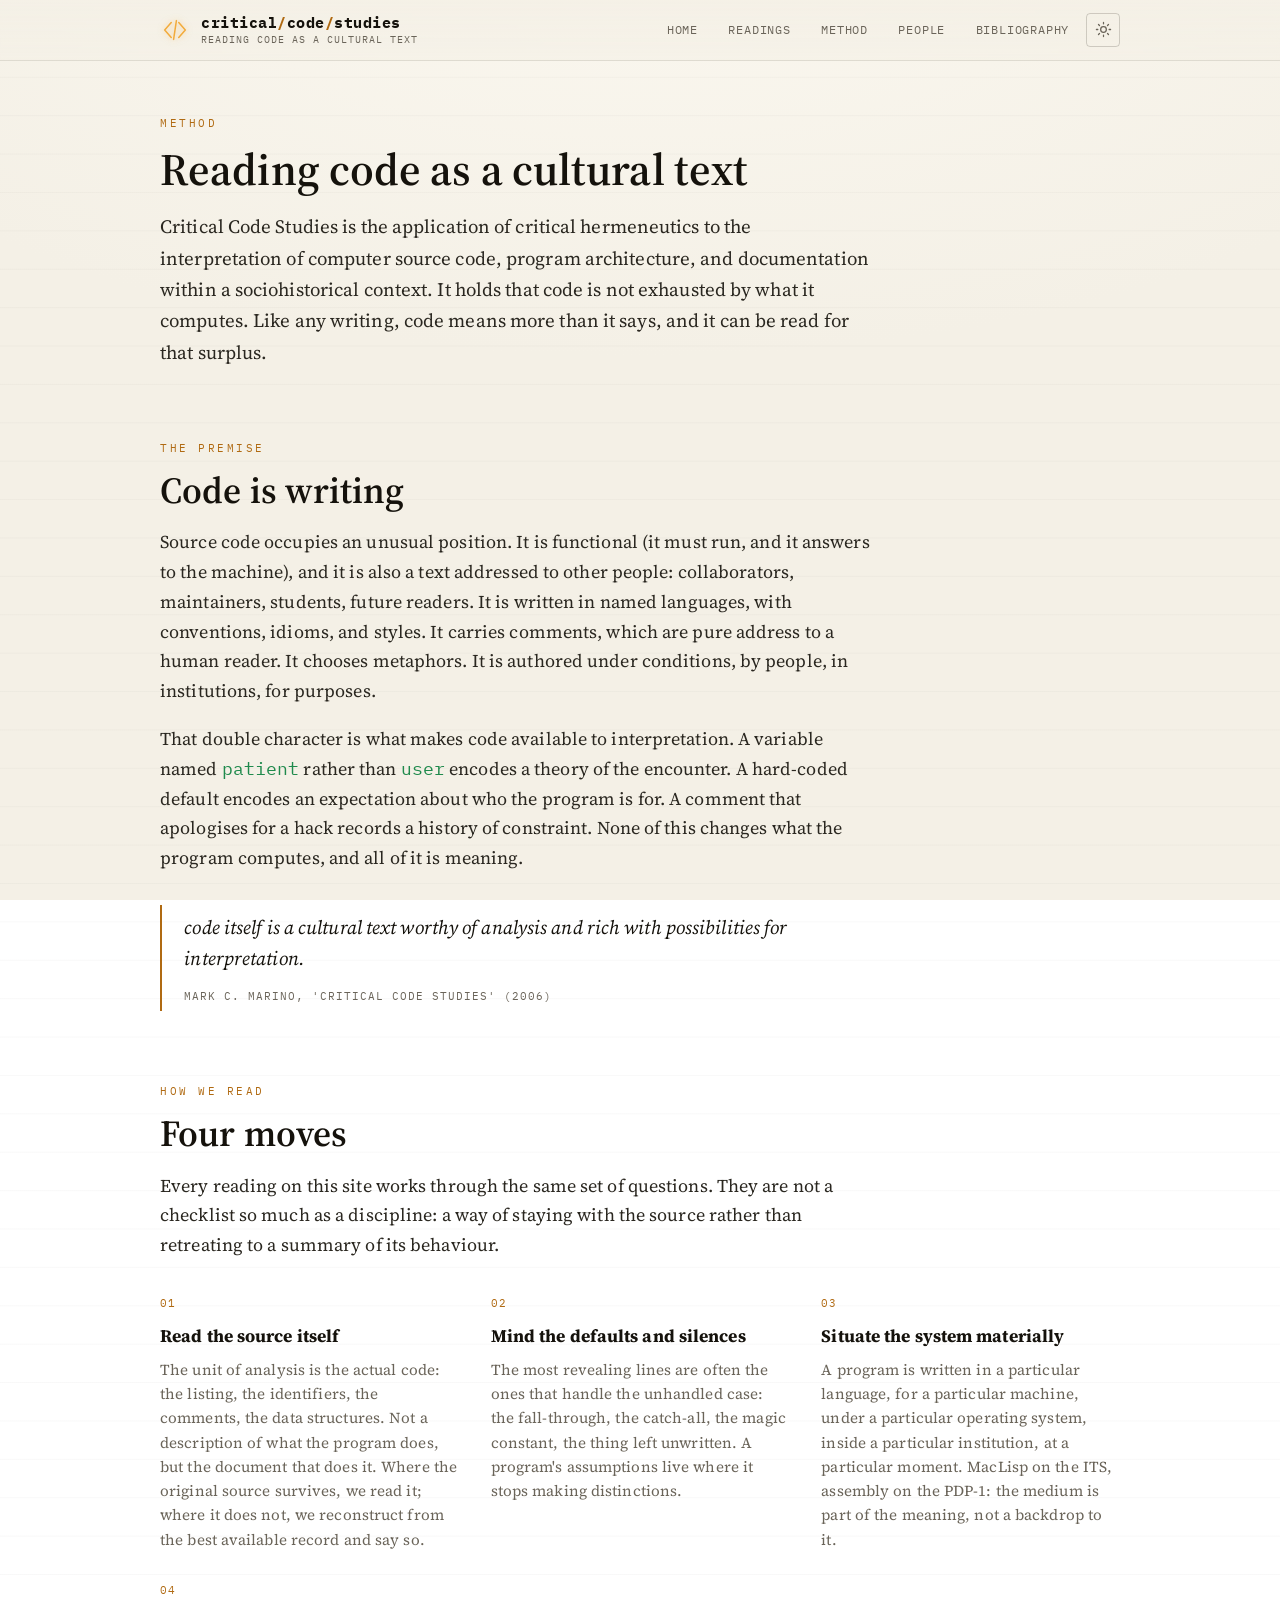
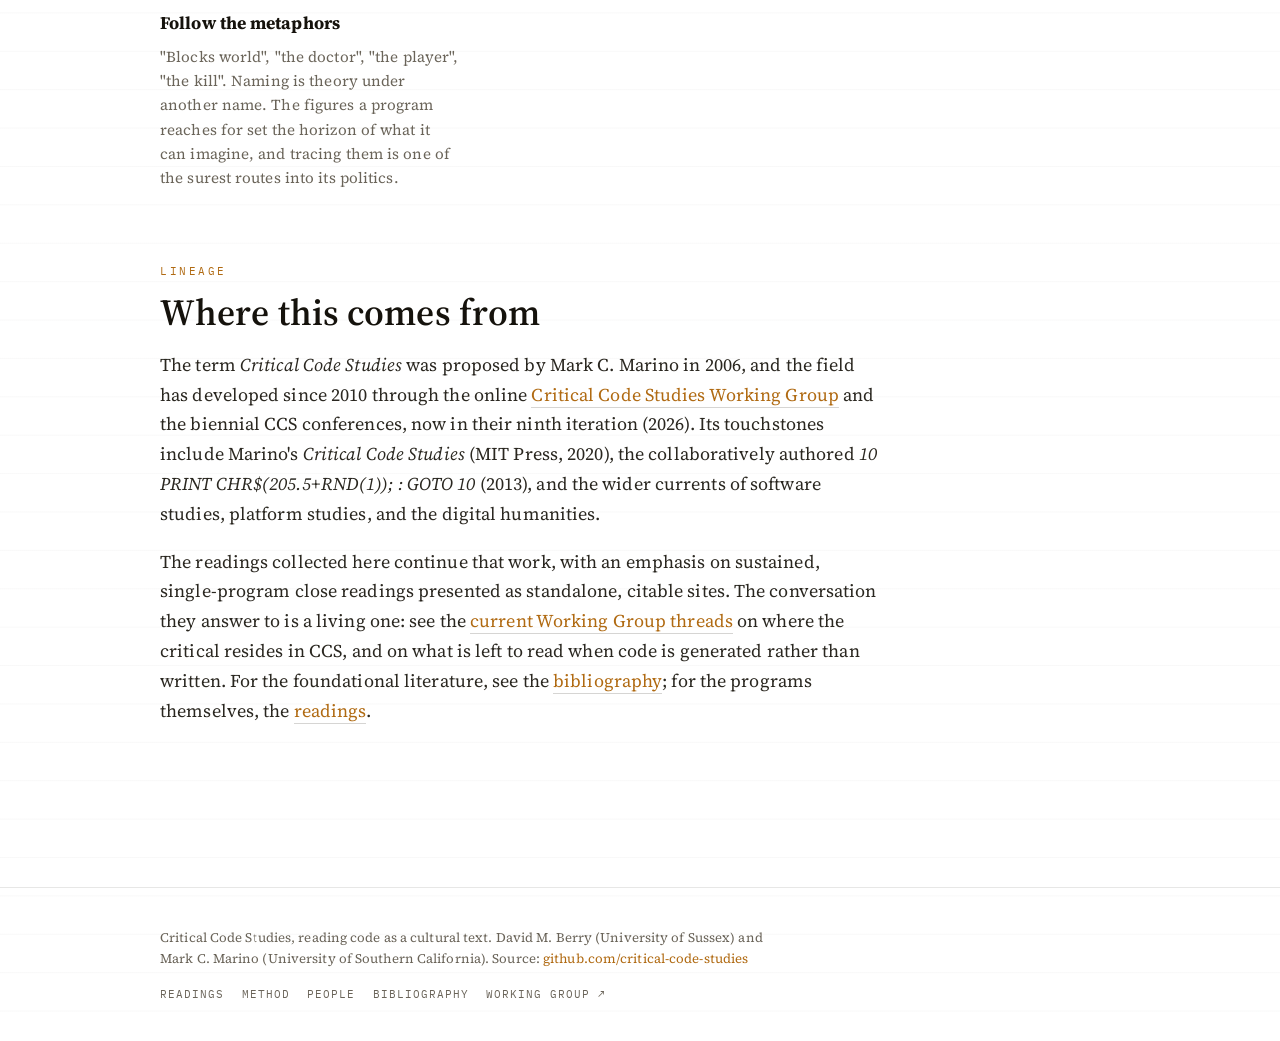
==== commit 87eee6e5: "Light/dark toggle, Source Serif 4 and IBM Plex Mono, reveal and reading stat rows (v0.3.0)" ====
--- a/about.html
+++ b/about.html
@@ -6,9 +6,14 @@
   <title>Method · Critical Code Studies</title>
   <meta name="description" content="The method behind Critical Code Studies: reading source code as a cultural text, with close attention to language, materiality, defaults, and metaphor.">
   <link rel="icon" type="image/svg+xml" href="assets/favicon.svg">
-  <meta name="theme-color" content="#11131a">
-  <link rel="stylesheet" href="assets/css/site.css?v=2">
-  <script src="assets/nav.js?v=2" defer></script>
+  <meta name="theme-color" content="#f4f0e6" media="(prefers-color-scheme: light)">
+  <meta name="theme-color" content="#11131a" media="(prefers-color-scheme: dark)">
+  <script>(function(){try{var t=localStorage.getItem('ccs-theme');if(t==='light'||t==='dark')document.documentElement.setAttribute('data-theme',t);}catch(e){}})();</script>
+  <link rel="preconnect" href="https://fonts.googleapis.com">
+  <link rel="preconnect" href="https://fonts.gstatic.com" crossorigin>
+  <link rel="stylesheet" href="https://fonts.googleapis.com/css2?family=IBM+Plex+Mono:wght@400;600;700&family=Source+Serif+4:ital,opsz,wght@0,8..60,400;0,8..60,600;1,8..60,400&display=swap">
+  <link rel="stylesheet" href="assets/css/site.css?v=6">
+  <script src="assets/nav.js?v=6" defer></script>
 </head>
 <body>
 
@@ -28,6 +33,10 @@
         <a class="nav-top nav-direct" href="about.html">Method</a>
         <a class="nav-top nav-direct" href="people.html">People</a>
         <a class="nav-top nav-direct" href="bibliography.html">Bibliography</a>
+        <button class="theme-toggle" type="button" aria-label="Toggle light and dark theme" title="Toggle light and dark theme">
+          <svg class="icon-moon" viewBox="0 0 24 24" fill="none" stroke="currentColor" stroke-width="1.8" stroke-linecap="round" stroke-linejoin="round" aria-hidden="true"><path d="M21 12.79A9 9 0 1 1 11.21 3 7 7 0 0 0 21 12.79z"/></svg>
+          <svg class="icon-sun" viewBox="0 0 24 24" fill="none" stroke="currentColor" stroke-width="1.8" stroke-linecap="round" stroke-linejoin="round" aria-hidden="true"><circle cx="12" cy="12" r="4"/><path d="M12 2v2M12 20v2M4.93 4.93l1.41 1.41M17.66 17.66l1.41 1.41M2 12h2M20 12h2M4.93 19.07l1.41-1.41M17.66 6.34l1.41-1.41"/></svg>
+        </button>
       </nav>
     </div>
   </header>
--- a/assets/css/site.css
+++ b/assets/css/site.css
@@ -29,9 +29,83 @@
   --glow:      0 0 6px rgba(242, 171, 60, 0.45), 0 0 14px rgba(242, 171, 60, 0.2);
   --glow-soft: 0 0 5px rgba(250, 248, 242, 0.25);
 
-  --mono: ui-monospace, "SF Mono", "JetBrains Mono", "Cascadia Code", Menlo, Consolas, monospace;
-  --serif: "Iowan Old Style", "Palatino Linotype", Palatino, Georgia, serif;
+  --mono: "IBM Plex Mono", ui-monospace, "SF Mono", "JetBrains Mono", Menlo, Consolas, monospace;
+  --serif: "Source Serif 4", "Iowan Old Style", "Palatino Linotype", Palatino, Georgia, serif;
   --wrap: 960px;
+
+  /* theme-dependent surfaces, named once so the light ground can override them */
+  --body-grid: rgba(231,228,218,0.022);
+  --body-glow: var(--bg-2);
+  --vignette: rgba(0,0,0,0.5);
+  --header-a: rgba(17,19,26,0.94);
+  --header-b: rgba(17,19,26,0.62);
+  --code-bg: rgba(5,6,10,0.7);
+  --code-shadow: inset 0 0 30px rgba(0,0,0,0.55), 0 8px 26px rgba(0,0,0,0.4);
+  --hero-bg: #0a0c11;
+  --menu-bg: rgba(20,23,31,0.99);
+}
+
+/* ---------- light ground: "paper", the critic's page ---------- *
+   Dark is the default (the workbench). The toggle, or the OS preference,
+   turns the page over to warm paper with the same amber pen. */
+:root[data-theme="light"] {
+  --bg:        #f4f0e6;
+  --bg-2:      #fbf8f0;
+  --panel:     rgba(28, 24, 16, 0.035);
+  --panel-2:   rgba(28, 24, 16, 0.06);
+  --line:      rgba(28, 24, 16, 0.18);
+  --line-soft: rgba(28, 24, 16, 0.10);
+  --ink:       #2a2720;
+  --ink-dim:   #6a6459;
+  --bright:    #15120c;
+  --green:     #1f8a4c;
+  --vector:    #0f8a84;
+  --eliza:     #7b43a6;
+  --amber:     #b06a12;
+  --beam:      #b06a12;
+  --beam-deep: #8f540b;
+  --mark:      rgba(176, 106, 18, 0.16);
+  --glow:      none;
+  --glow-soft: none;
+  --body-grid: rgba(28,24,16,0.028);
+  --body-glow: var(--bg-2);
+  --vignette: transparent;
+  --header-a: rgba(244,240,230,0.94);
+  --header-b: rgba(244,240,230,0.64);
+  --code-bg: rgba(28,24,16,0.04);
+  --code-shadow: inset 0 0 0 1px rgba(28,24,16,0.05), 0 6px 20px rgba(28,24,16,0.10);
+  --hero-bg: #efe9db;
+  --menu-bg: #fbf8f0;
+}
+@media (prefers-color-scheme: light) {
+  :root:not([data-theme="dark"]) {
+    --bg:        #f4f0e6;
+    --bg-2:      #fbf8f0;
+    --panel:     rgba(28, 24, 16, 0.035);
+    --panel-2:   rgba(28, 24, 16, 0.06);
+    --line:      rgba(28, 24, 16, 0.18);
+    --line-soft: rgba(28, 24, 16, 0.10);
+    --ink:       #2a2720;
+    --ink-dim:   #6a6459;
+    --bright:    #15120c;
+    --green:     #1f8a4c;
+    --vector:    #0f8a84;
+    --eliza:     #7b43a6;
+    --amber:     #b06a12;
+    --beam:      #b06a12;
+    --beam-deep: #8f540b;
+    --mark:      rgba(176, 106, 18, 0.16);
+    --glow:      none;
+    --glow-soft: none;
+    --body-grid: rgba(28,24,16,0.028);
+    --vignette: transparent;
+    --header-a: rgba(244,240,230,0.94);
+    --header-b: rgba(244,240,230,0.64);
+    --code-bg: rgba(28,24,16,0.04);
+    --code-shadow: inset 0 0 0 1px rgba(28,24,16,0.05), 0 6px 20px rgba(28,24,16,0.10);
+    --hero-bg: #efe9db;
+    --menu-bg: #fbf8f0;
+  }
 }
 
 * { box-sizing: border-box; }
@@ -40,8 +114,8 @@
 body {
   margin: 0;
   background:
-    linear-gradient(rgba(231,228,218,0.022) 1px, transparent 1px) 0 0 / 100% 2.4rem,
-    radial-gradient(ellipse 120% 80% at 50% -10%, var(--bg-2) 0%, var(--bg) 62%) fixed;
+    linear-gradient(var(--body-grid) 1px, transparent 1px) 0 0 / 100% 2.4rem,
+    radial-gradient(ellipse 120% 80% at 50% -10%, var(--body-glow) 0%, var(--bg) 62%) fixed;
   color: var(--ink);
   font-family: var(--serif);
   font-size: 18px;
@@ -55,7 +129,7 @@
 body::after {
   content: "";
   position: fixed; inset: 0; pointer-events: none; z-index: 9000;
-  background: radial-gradient(ellipse 92% 78% at 50% 42%, transparent 58%, rgba(0,0,0,0.5) 100%);
+  background: radial-gradient(ellipse 92% 78% at 50% 42%, transparent 58%, var(--vignette) 100%);
 }
 
 .wrap { width: min(var(--wrap), 92vw); margin: 0 auto; }
@@ -71,7 +145,7 @@
 .site-header {
   position: sticky; top: 0; z-index: 8000;
   backdrop-filter: blur(3px);
-  background: linear-gradient(to bottom, rgba(17,19,26,0.94), rgba(17,19,26,0.62));
+  background: linear-gradient(to bottom, var(--header-a), var(--header-b));
   border-bottom: 1px solid var(--line-soft);
 }
 .site-header .wrap {
@@ -100,7 +174,7 @@
   position: absolute; top: calc(100% + 7px); right: 0;
   display: none; flex-direction: column;
   min-width: 240px; max-width: min(320px, 90vw); padding: 0.4rem 0;
-  background: rgba(20,23,31,0.985); border: 1px solid var(--line); border-radius: 4px;
+  background: var(--menu-bg); border: 1px solid var(--line); border-radius: 4px;
   box-shadow: 0 12px 32px rgba(0,0,0,0.6);
   font-family: var(--mono); font-size: 0.74rem; letter-spacing: 0.8px; text-transform: uppercase;
 }
@@ -133,14 +207,14 @@
   .nav-direct { border-top: 0; }
   .nav-menu {
     position: absolute; top: calc(100% + 6px); right: 0; min-width: 210px;
-    background: rgba(20,23,31,0.99); border: 1px solid var(--line); border-radius: 4px;
+    background: var(--menu-bg); border: 1px solid var(--line); border-radius: 4px;
     box-shadow: 0 12px 30px rgba(0,0,0,0.6); padding: 0.3rem 0;
   }
   .nav-menu a { padding: 0.5rem 1.1rem; }
 }
 
 /* ---------- hero ---------- */
-.hero { position: relative; background: #0a0c11; overflow: hidden; border-bottom: 1px solid var(--line-soft); }
+.hero { position: relative; background: var(--hero-bg); overflow: hidden; border-bottom: 1px solid var(--line-soft); }
 .hero-code {
   position: absolute; inset: 0; z-index: 0; overflow: hidden; pointer-events: none;
   -webkit-mask-image: linear-gradient(115deg, #000 0, #000 42%, transparent 78%);
@@ -185,9 +259,9 @@
 .codecard {
   position: relative; margin-top: 2.6rem; max-width: 640px;
   font-family: var(--mono); font-size: 0.82rem; line-height: 1.9;
-  background: rgba(5,6,10,0.7); border: 1px solid var(--line);
+  background: var(--code-bg); border: 1px solid var(--line);
   border-radius: 6px; padding: 1.1rem 1.3rem;
-  box-shadow: inset 0 0 30px rgba(0,0,0,0.55), 0 8px 26px rgba(0,0,0,0.4);
+  box-shadow: var(--code-shadow);
 }
 .codecard .cc-bar { display: flex; gap: 0.4rem; margin-bottom: 0.9rem; }
 .codecard .cc-bar i { width: 9px; height: 9px; border-radius: 50%; background: var(--line); display: inline-block; }
@@ -219,9 +293,9 @@
 /* ---------- code deck: slide across the readings' source ---------- */
 .codedeck {
   position: relative; margin-top: 2.6rem; max-width: 640px;
-  background: rgba(5,6,10,0.7); border: 1px solid var(--line);
+  background: var(--code-bg); border: 1px solid var(--line);
   border-radius: 6px; padding: 0.95rem 0 0;
-  box-shadow: inset 0 0 30px rgba(0,0,0,0.55), 0 8px 26px rgba(0,0,0,0.4);
+  box-shadow: var(--code-shadow);
 }
 .codedeck .cc-bar { display: flex; align-items: center; gap: 0.7rem; margin: 0 1.3rem 0.9rem; }
 .cd-tabs { display: flex; gap: 0.35rem; margin-left: auto; flex-wrap: wrap; }
@@ -232,11 +306,11 @@
 }
 .cd-tab:hover { color: var(--ink); border-color: var(--line); }
 .cd-tab.is-on { color: var(--beam); border-color: var(--beam); }
-.codedeck-view { overflow: hidden; }
-.codedeck-track { display: flex; transition: transform 0.5s cubic-bezier(0.5, 0, 0.2, 1); }
+.codedeck-view { overflow: hidden; cursor: pointer; }
+.codedeck-track { white-space: nowrap; font-size: 0; transition: transform 0.5s cubic-bezier(0.5, 0, 0.2, 1); }
 @media (prefers-reduced-motion: reduce) { .codedeck-track { transition: none; } }
-.codeslide { flex: 0 0 100%; min-width: 0; padding: 0 1.3rem 1.2rem; }
-.codeslide pre.src { margin: 0; white-space: pre; overflow-x: auto; font-size: 0.92rem; line-height: 1.7; color: var(--ink); }
+.codeslide { display: inline-block; width: 100%; margin: 0; vertical-align: top; white-space: normal; font-size: 1rem; padding: 0 1.3rem 1.2rem; }
+.codeslide pre.src { margin: 0; white-space: pre; overflow-x: auto; font-size: 0.86rem; line-height: 1.7; color: var(--ink); }
 .codeslide figcaption {
   margin: 0.85rem 0 0; font-family: var(--serif); font-size: 0.88rem; line-height: 1.5;
   color: var(--ink-dim); border-top: 1px solid var(--line-soft); padding-top: 0.7rem;
@@ -350,3 +424,36 @@
 /* ---------- misc ---------- */
 .kicker-tag { font-family: var(--mono); font-size: 0.6rem; letter-spacing: 1.5px; text-transform: uppercase; color: var(--ink-dim); border: 1px solid var(--line); border-radius: 3px; padding: 0.2rem 0.5rem; }
 .lede .kicker { color: var(--beam); }
+
+/* ---------- theme toggle ---------- */
+.theme-toggle {
+  display: inline-flex; align-items: center; justify-content: center;
+  width: 34px; height: 34px; flex: 0 0 auto;
+  background: none; border: 1px solid var(--line); border-radius: 4px;
+  color: var(--ink-dim); cursor: pointer; padding: 0; transition: all 0.18s ease;
+}
+.theme-toggle:hover { border-color: var(--beam); color: var(--beam); }
+.theme-toggle svg { width: 17px; height: 17px; }
+.theme-toggle .icon-sun { display: none; }
+:root[data-theme="light"] .theme-toggle .icon-sun { display: block; }
+:root[data-theme="light"] .theme-toggle .icon-moon { display: none; }
+@media (prefers-color-scheme: light) {
+  :root:not([data-theme="dark"]) .theme-toggle .icon-sun { display: block; }
+  :root:not([data-theme="dark"]) .theme-toggle .icon-moon { display: none; }
+}
+.site-header .wrap > .nav-toggle { margin-left: auto; }
+
+/* ---------- reveal on scroll ---------- */
+.reveal { opacity: 0; transform: translateY(14px); transition: opacity 0.6s ease, transform 0.6s cubic-bezier(0.2, 0.7, 0.2, 1); }
+.reveal.in { opacity: 1; transform: none; }
+@media (prefers-reduced-motion: reduce) { .reveal { opacity: 1; transform: none; transition: none; } }
+
+/* ---------- reading stat rows ---------- */
+.r-stats {
+  display: grid; grid-template-columns: repeat(auto-fit, minmax(70px, 1fr));
+  gap: 0.5rem 0.9rem; margin-top: 0.3rem; padding-top: 0.8rem;
+  border-top: 1px solid var(--line-soft);
+}
+.r-stats div { display: flex; flex-direction: column; gap: 0.1rem; }
+.r-stats b { font-family: var(--mono); font-weight: 600; font-size: 0.95rem; color: var(--accent, var(--bright)); letter-spacing: 0.3px; }
+.r-stats span { font-family: var(--mono); font-size: 0.54rem; letter-spacing: 0.6px; text-transform: uppercase; color: var(--ink-dim); line-height: 1.35; }
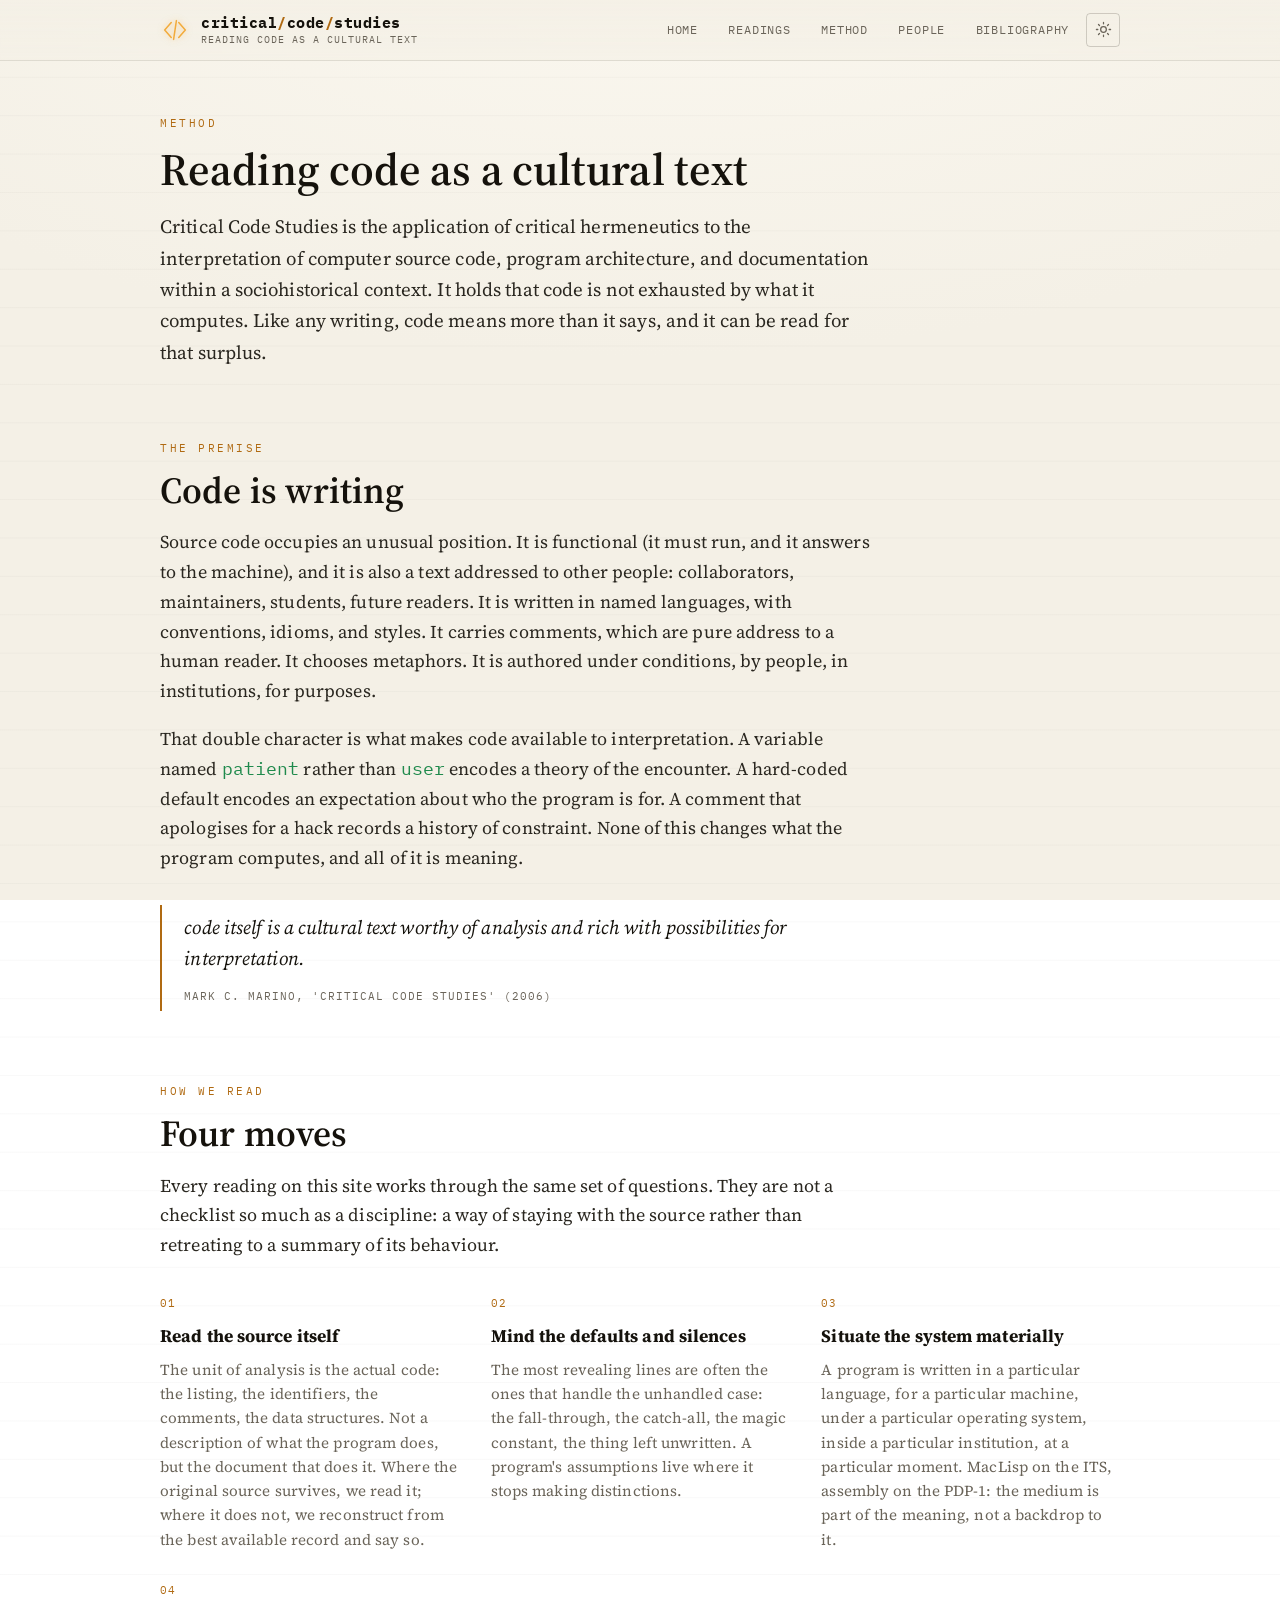
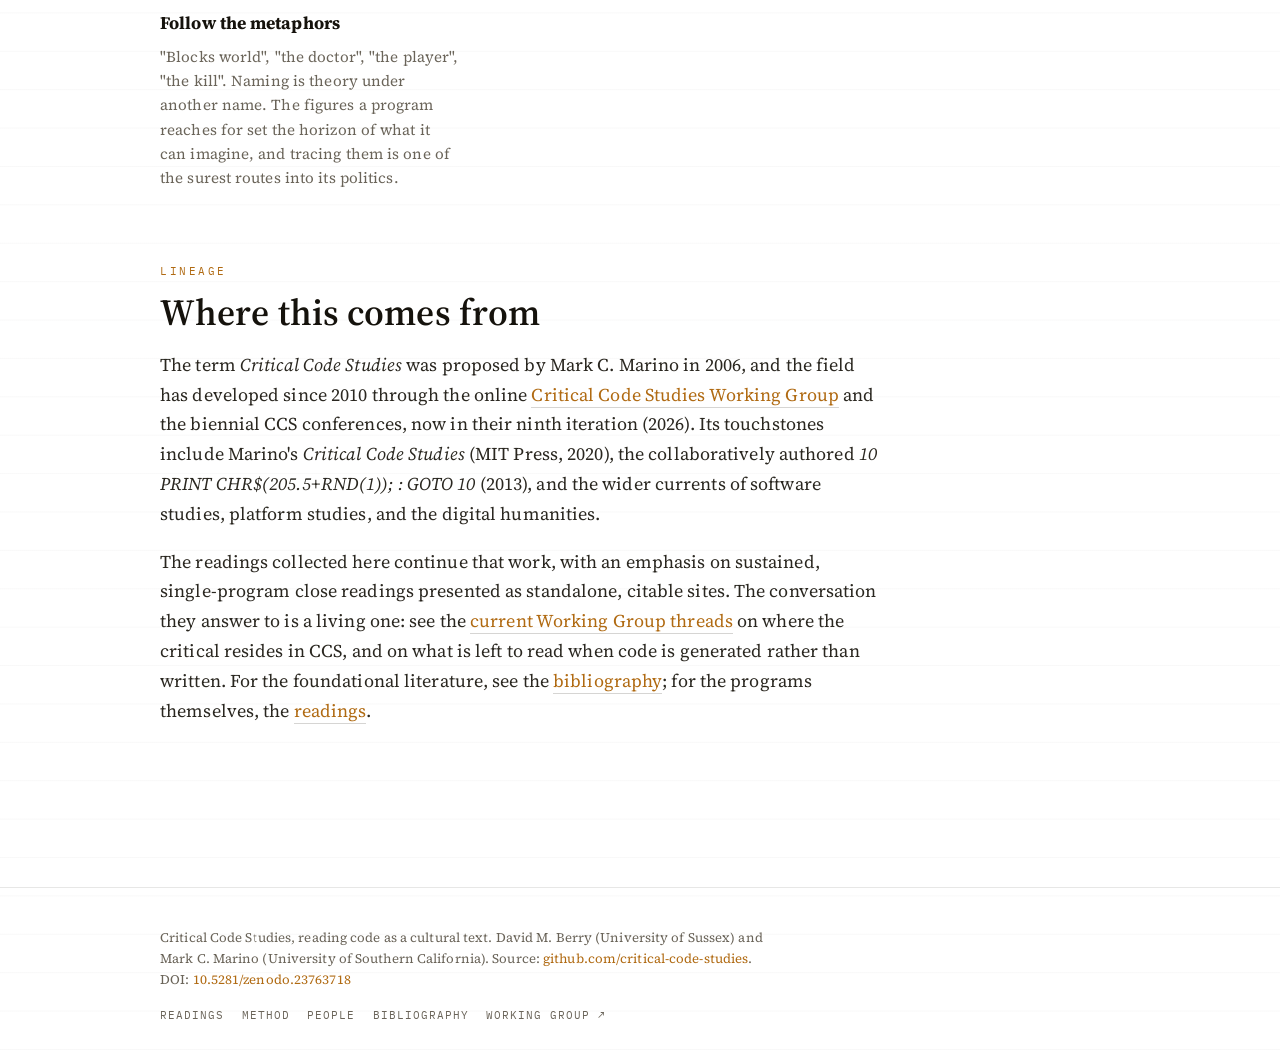
==== commit 301c78bf: "Footer: add Zenodo DOI on all pages" ====
--- a/about.html
+++ b/about.html
@@ -101,7 +101,7 @@
 
   <footer class="site-footer">
     <div class="wrap">
-      <p class="micro">Critical Code Studies, reading code as a cultural text. David M. Berry (University of Sussex) and Mark C. Marino (University of Southern California). Source: <a href="https://github.com/critical-code-studies">github.com/critical-code-studies</a></p>
+      <p class="micro">Critical Code Studies, reading code as a cultural text. David M. Berry (University of Sussex) and Mark C. Marino (University of Southern California). Source: <a href="https://github.com/critical-code-studies">github.com/critical-code-studies</a>. DOI: <a href="https://doi.org/10.5281/zenodo.23763718">10.5281/zenodo.23763718</a></p>
       <nav class="footer-nav">
         <a href="readings.html">Readings</a>
         <a href="about.html">Method</a>
